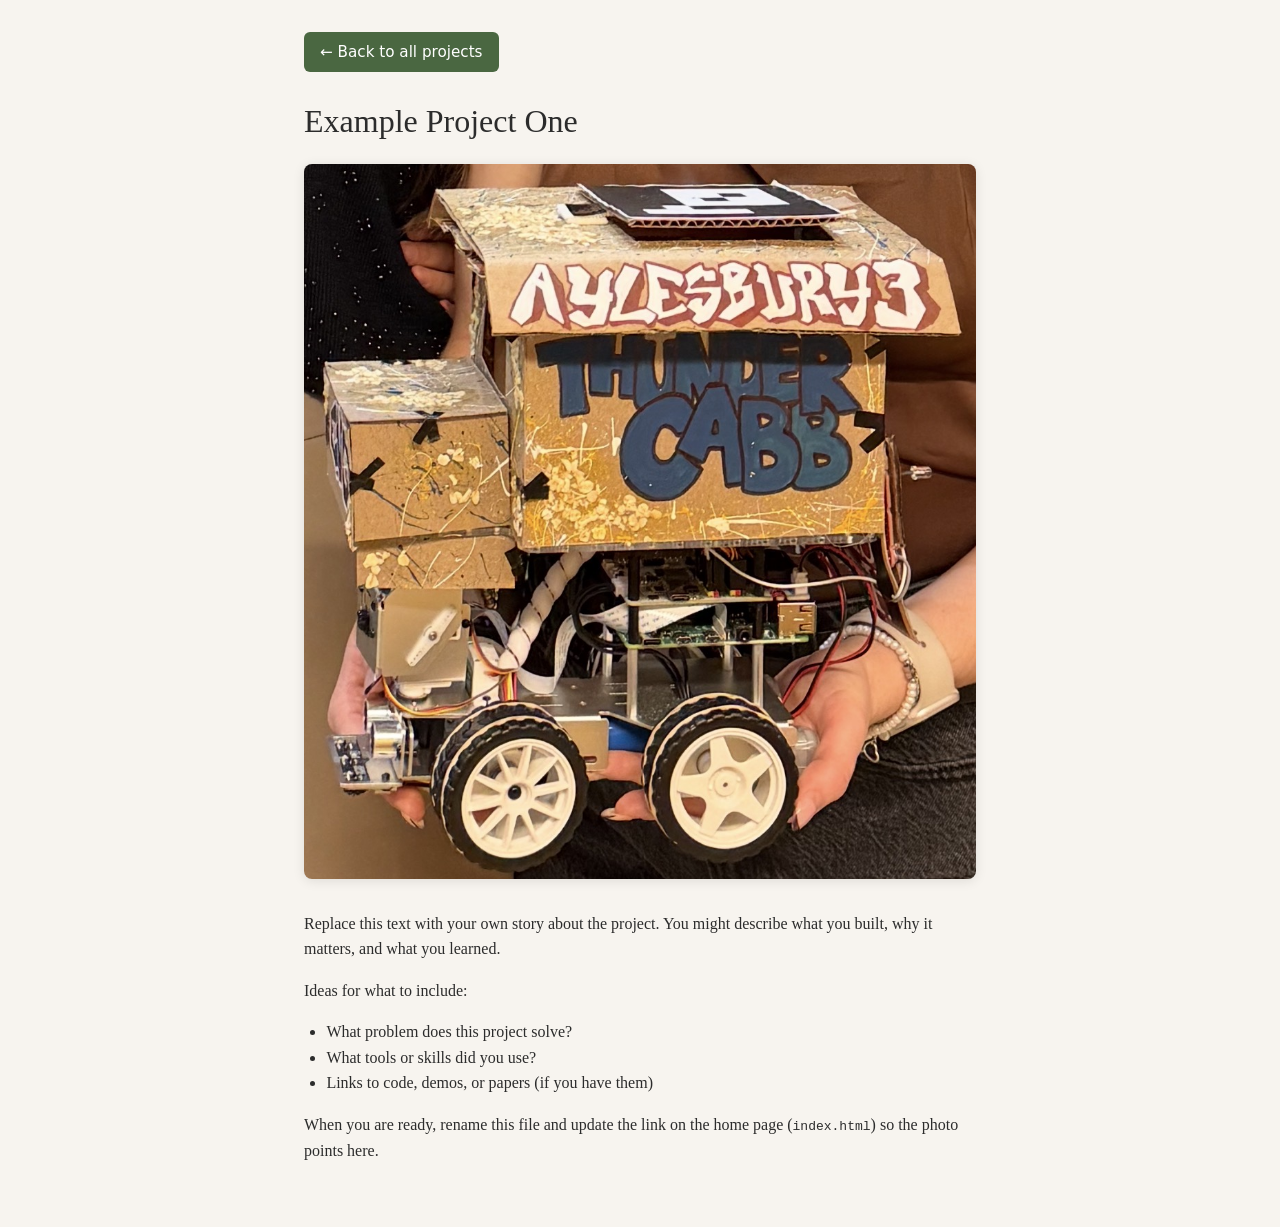
==== projects/thundercabb_project.html @ af019cae "just testing this guy out" ====
<!DOCTYPE html>
<html lang="en">
<head>
  <meta charset="UTF-8">
  <meta name="viewport" content="width=device-width, initial-scale=1.0">
  <title>Autonomous Taxi Cab — Charlotte Albert</title>
  <link rel="stylesheet" href="../css/style.css">
</head>
<body>
  <article class="project-page">
    <a class="back-link" href="../index.html">&larr; Back to all projects</a>

    <h1>Example Project One</h1>

    <img class="project-hero" src="../images/thundercabb_image.png" alt="Autonomous Taxi Cab">

    <p>
      Replace this text with your own story about the project. You might describe
      what you built, why it matters, and what you learned.
    </p>

    <p>Ideas for what to include:</p>
    <ul>
      <li>What problem does this project solve?</li>
      <li>What tools or skills did you use?</li>
      <li>Links to code, demos, or papers (if you have them)</li>
    </ul>

    <p>
      When you are ready, rename this file and update the link on the home page
      (<code>index.html</code>) so the photo points here.
    </p>
  </article>
</body>
</html>
---- css/style.css ----
/* Shared styles for the whole site */

*,
*::before,
*::after {
  box-sizing: border-box;
}

body {
  margin: 0;
  font-family: Georgia, "Times New Roman", serif;
  line-height: 1.6;
  color: #2c2c2c;
  background: #f7f4ef;
}

.site-header {
  text-align: center;
  padding: 2.5rem 1.5rem 1.5rem;
}

.site-header h1 {
  margin: 0 0 0.5rem;
  font-size: 2.25rem;
  font-weight: normal;
  letter-spacing: 0.02em;
}

.tagline {
  margin: 0;
  color: #5a5a5a;
  font-size: 1.05rem;
}

main {
  max-width: 1100px;
  margin: 0 auto;
  padding: 1rem 1.5rem 3rem;
}

/* Main page: grid of clickable photos */

.photo-grid {
  display: grid;
  grid-template-columns: repeat(auto-fill, minmax(260px, 1fr));
  gap: 1.5rem;
}

.project-card {
  display: block;
  text-decoration: none;
  color: inherit;
  background: #fff;
  border-radius: 8px;
  overflow: hidden;
  box-shadow: 0 2px 12px rgba(0, 0, 0, 0.08);
  transition: transform 0.2s ease, box-shadow 0.2s ease;
}

.project-card:hover {
  transform: translateY(-4px);
  box-shadow: 0 8px 24px rgba(0, 0, 0, 0.12);
}

.project-card img {
  display: block;
  width: 100%;
  aspect-ratio: 4 / 3;
  object-fit: cover;
}

.project-card-title {
  display: block;
  padding: 1rem 1.1rem;
  font-size: 1.05rem;
  text-align: center;
}

/* Project detail pages */

.project-page {
  max-width: 720px;
  margin: 0 auto;
  padding: 2rem 1.5rem 3rem;
}

.back-link {
  display: inline-block;
  margin-bottom: 1.5rem;
  padding: 0.5rem 1rem;
  font-family: system-ui, sans-serif;
  font-size: 0.95rem;
  text-decoration: none;
  color: #fff;
  background: #4a6741;
  border-radius: 6px;
  transition: background 0.2s ease;
}

.back-link:hover {
  background: #3d5536;
}

.project-page h1 {
  margin: 0 0 1rem;
  font-size: 2rem;
  font-weight: normal;
}

.project-hero {
  width: 100%;
  border-radius: 8px;
  margin-bottom: 1.5rem;
  box-shadow: 0 2px 12px rgba(0, 0, 0, 0.1);
}

.project-page p {
  margin: 0 0 1rem;
}

.project-page ul {
  margin: 0 0 1rem;
  padding-left: 1.4rem;
}

.site-footer {
  text-align: center;
  padding: 2rem 1rem;
  color: #777;
  font-size: 0.9rem;
}
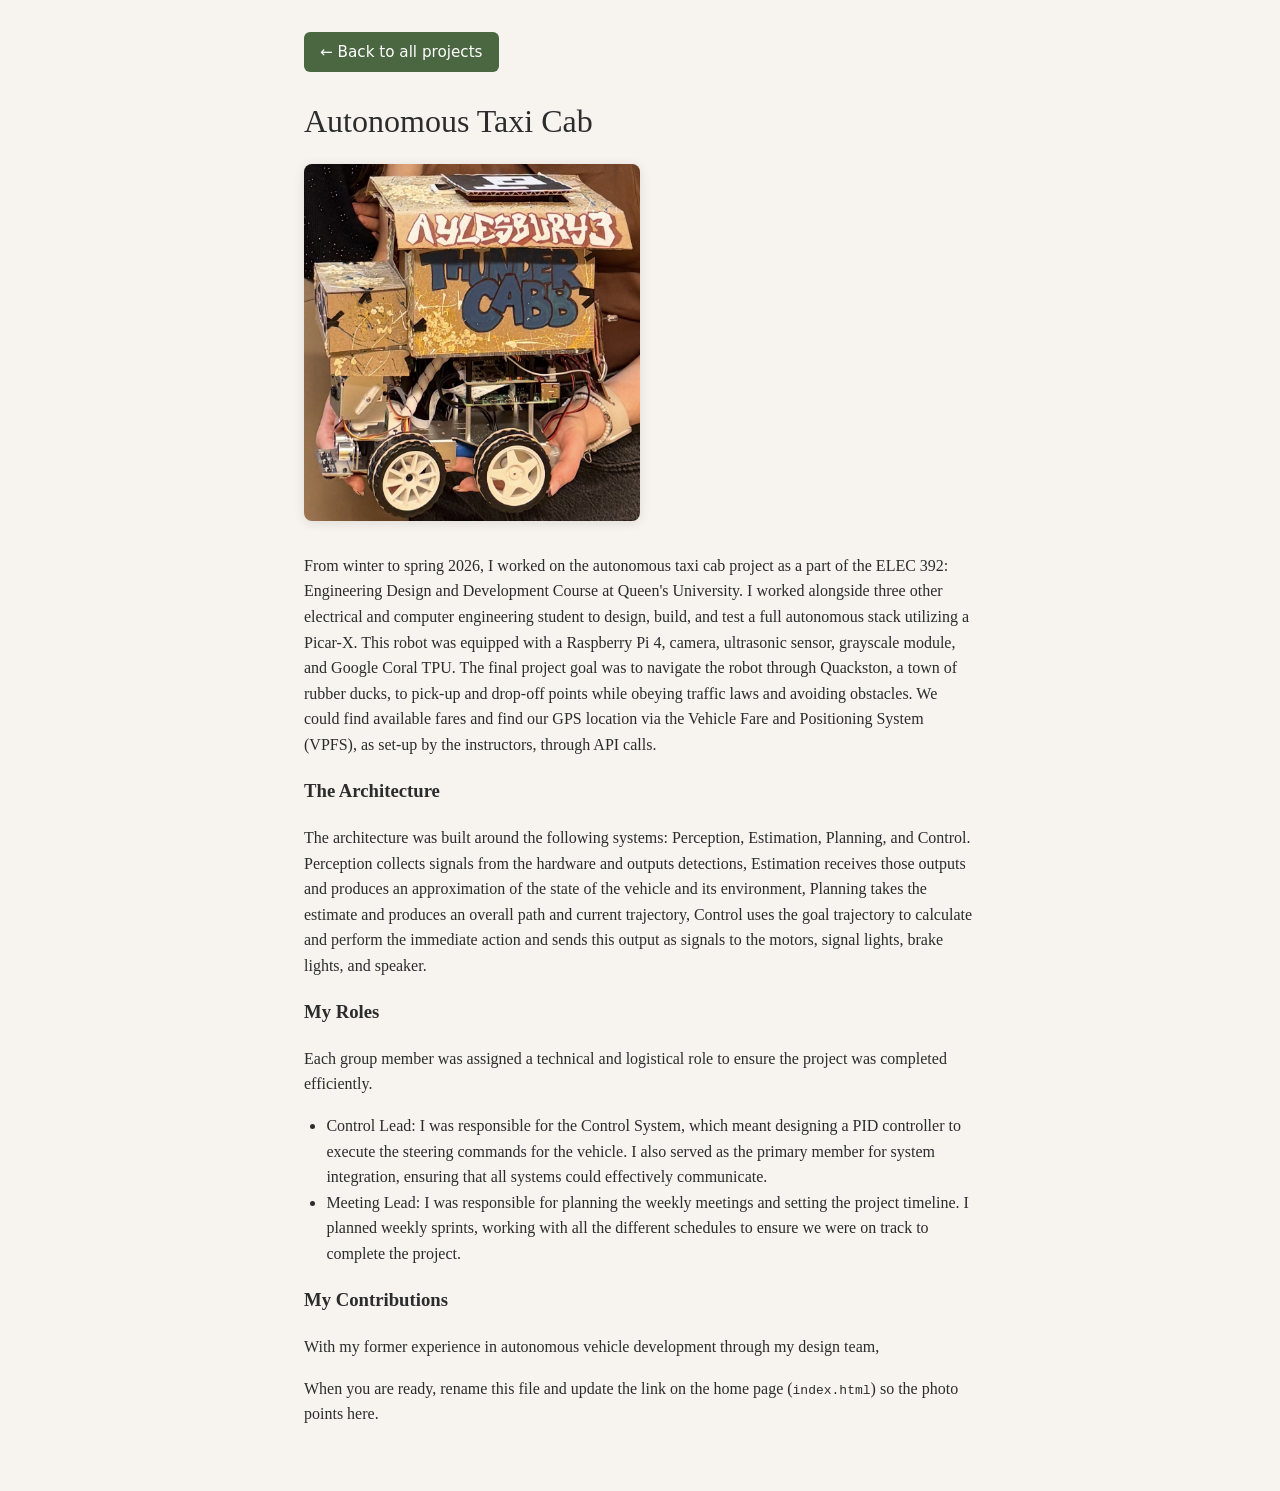
==== commit e93ce6f2: "just want to push" ====
--- a/projects/thundercabb_project.html
+++ b/projects/thundercabb_project.html
@@ -10,21 +10,46 @@
   <article class="project-page">
     <a class="back-link" href="../index.html">&larr; Back to all projects</a>
 
-    <h1>Example Project One</h1>
+    <h1>Autonomous Taxi Cab</h1>
 
     <img class="project-hero" src="../images/thundercabb_image.png" alt="Autonomous Taxi Cab">
 
     <p>
-      Replace this text with your own story about the project. You might describe
-      what you built, why it matters, and what you learned.
+      From winter to spring 2026, I worked on the autonomous taxi cab project as a part of the ELEC 392: 
+      Engineering Design and Development Course at Queen's University. I worked alongside three other electrical 
+      and computer engineering student to design, build, and test a full autonomous stack utilizing a Picar-X. This 
+      robot was equipped with a Raspberry Pi 4, camera, ultrasonic sensor, grayscale module, and Google Coral TPU.
+      The final project goal was to navigate the robot through Quackston, a town of rubber ducks, to pick-up and 
+      drop-off points while obeying traffic laws and avoiding obstacles. We could find available fares and find
+      our GPS location via the Vehicle Fare and Positioning System (VPFS), as set-up by the instructors, through 
+      API calls. 
     </p>
 
-    <p>Ideas for what to include:</p>
+    <p>
+      <h3>The Architecture</h3>
+      The architecture was built around the following systems: Perception, Estimation, Planning, and Control.
+      Perception collects signals from the hardware and outputs detections, Estimation receives those outputs and 
+      produces an approximation of the state of the vehicle and its environment, Planning takes the estimate and 
+      produces an overall path and current trajectory, Control uses the goal trajectory to calculate and perform the 
+      immediate action and sends this output as signals to the motors, signal lights, brake lights, and speaker.
+    </p>
+
+    <h3>My Roles</h3>
+    <p>Each group member was assigned a technical and logistical role to ensure the project was completed efficiently.</p>
     <ul>
-      <li>What problem does this project solve?</li>
-      <li>What tools or skills did you use?</li>
-      <li>Links to code, demos, or papers (if you have them)</li>
+      <li>Control Lead: I was responsible for the Control System, which meant designing a PID controller to execute the
+        steering commands for the vehicle. I also served as the primary member for system integration, ensuring that all
+        systems could effectively communicate. 
+      </li>
+      <li>Meeting Lead: I was responsible for planning the weekly meetings and setting the project timeline. I planned weekly 
+        sprints, working with all the different schedules to ensure we were on track to complete the project. 
+      </li>
     </ul>
+
+    <p>
+      <h3>My Contributions</h3>
+      With my former experience in autonomous vehicle development through my design team, 
+    </p>
 
     <p>
       When you are ready, rename this file and update the link on the home page
--- a/css/style.css
+++ b/css/style.css
@@ -108,7 +108,7 @@
 }
 
 .project-hero {
-  width: 100%;
+  width: 50%;
   border-radius: 8px;
   margin-bottom: 1.5rem;
   box-shadow: 0 2px 12px rgba(0, 0, 0, 0.1);
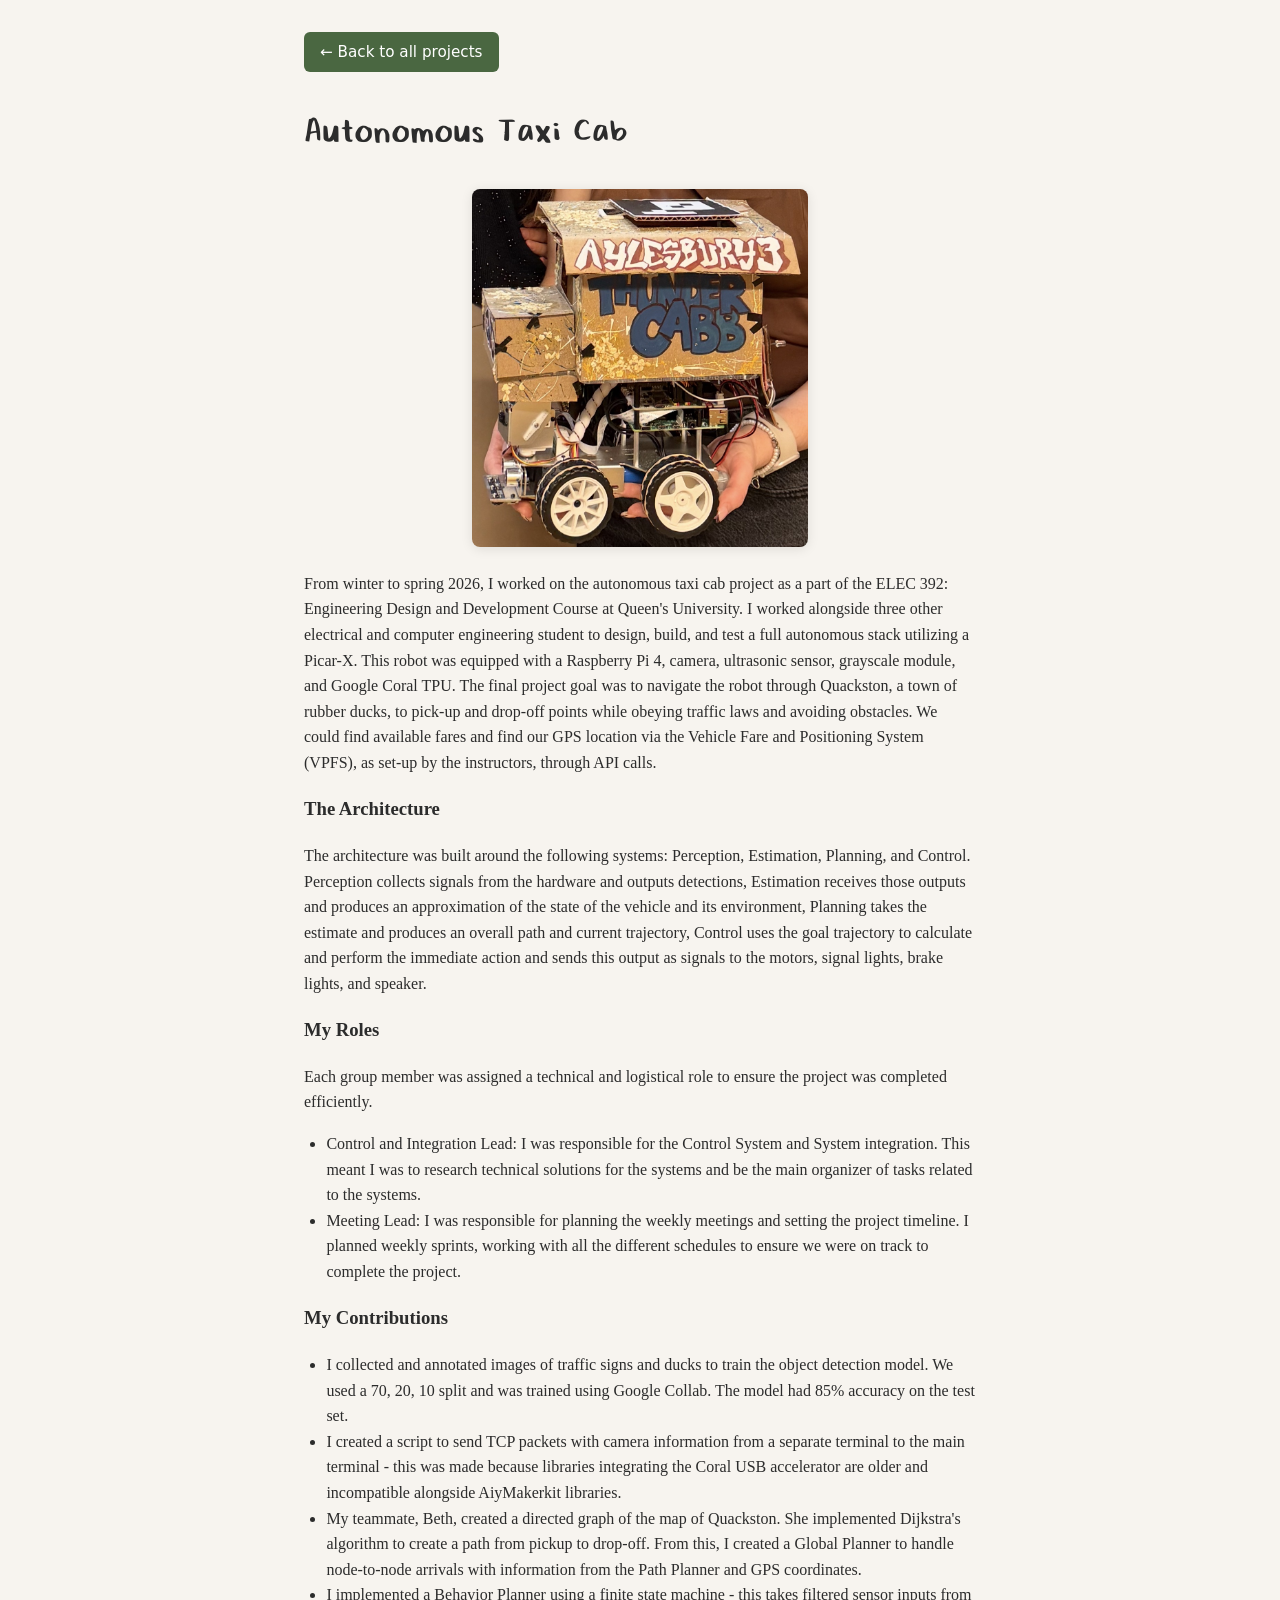
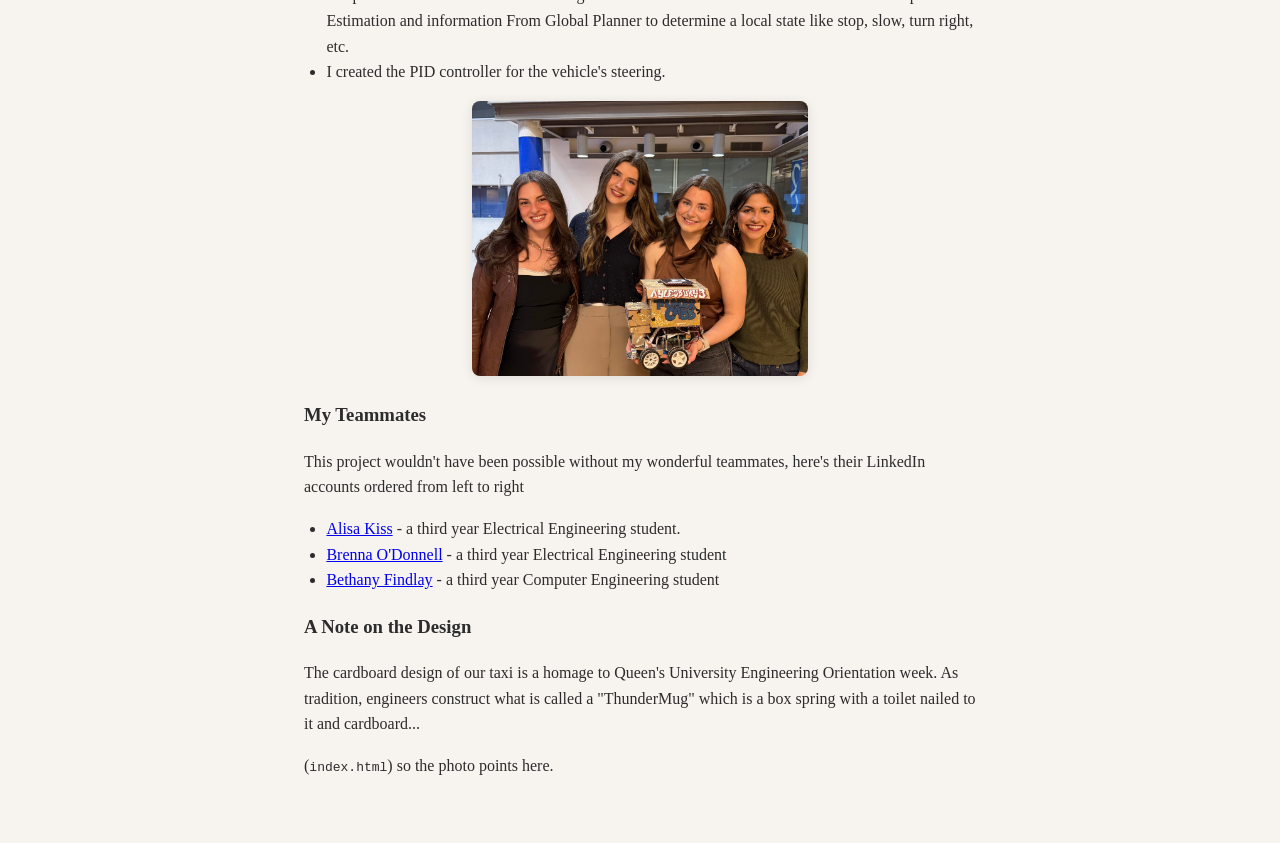
==== commit 2e8cd695: "thundercabb" ====
--- a/projects/thundercabb_project.html
+++ b/projects/thundercabb_project.html
@@ -37,22 +37,53 @@
     <h3>My Roles</h3>
     <p>Each group member was assigned a technical and logistical role to ensure the project was completed efficiently.</p>
     <ul>
-      <li>Control Lead: I was responsible for the Control System, which meant designing a PID controller to execute the
-        steering commands for the vehicle. I also served as the primary member for system integration, ensuring that all
-        systems could effectively communicate. 
+      <li>Control and Integration Lead: I was responsible for the Control System and System integration. This meant I was to research 
+        technical solutions for the systems and be the main organizer of tasks related to the systems.
       </li>
       <li>Meeting Lead: I was responsible for planning the weekly meetings and setting the project timeline. I planned weekly 
         sprints, working with all the different schedules to ensure we were on track to complete the project. 
       </li>
     </ul>
 
+    <h3>My Contributions</h3>
+    <ul>
+      <li> I collected and annotated images of traffic signs and ducks to train the object detection model. We used a 70, 20, 10 split
+        and was trained using Google Collab. The model had 85% accuracy on the test set. 
+      </li>
+      <li> I created a script to send TCP packets with camera information from a separate terminal to the main terminal - this was made 
+        because libraries integrating the Coral USB accelerator are older and incompatible alongside AiyMakerkit libraries.  
+      </li>
+      <li> My teammate, Beth, created a directed graph of the map of Quackston. She implemented Dijkstra's algorithm to create a path from 
+        pickup to drop-off. From this, I created a Global Planner to handle node-to-node arrivals with information from the Path Planner
+        and GPS coordinates.
+      </li>
+      <li> I implemented a Behavior Planner using a finite state machine - this takes filtered sensor inputs from Estimation and information From
+        Global Planner to determine a local state like stop, slow, turn right, etc.
+      </li>
+      <li> I created the PID controller for the vehicle's steering.
+      </li>
+    </ul>
+
+    <img class="project-hero" src="../images/thundercabb_besties.jpg" alt="Thundercabb Besties">
+
+    <h3>My Teammates</h3>
+    <p>This project wouldn't have been possible without my wonderful teammates, here's their LinkedIn accounts ordered from left to right</p>
+    <ul>
+      <li> <a href="https://www.linkedin.com/in/alisa-kiss/">Alisa Kiss</a> - a third year Electrical Engineering student.
+      </li>
+      <li> <a href="https://www.linkedin.com/in/brenna-odonnell/">Brenna O'Donnell</a> - a third year Electrical Engineering student
+      </li>
+      <li> <a href="https://www.linkedin.com/in/bethany-findlay-3245b22b6/">Bethany Findlay</a> - a third year Computer Engineering student
+      </li>
+    </ul>
+
     <p>
-      <h3>My Contributions</h3>
-      With my former experience in autonomous vehicle development through my design team, 
+      <h3>A Note on the Design</h3>
+      The cardboard design of our taxi is a homage to Queen's University Engineering Orientation week. As tradition, engineers construct 
+      what is called a "ThunderMug" which is a box spring with a toilet nailed to it and cardboard...
     </p>
 
     <p>
-      When you are ready, rename this file and update the link on the home page
       (<code>index.html</code>) so the photo points here.
     </p>
   </article>
--- a/css/style.css
+++ b/css/style.css
@@ -1,4 +1,10 @@
 /* Shared styles for the whole site */
+@font-face {
+  font-family: "Charlottefont";   /* any name you choose */
+  src: url("../fonts/Charlottefont-Regular.otf") format("opentype");
+  font-weight: normal;
+  font-style: normal;
+}
 
 *,
 *::before,
@@ -20,8 +26,9 @@
 }
 
 .site-header h1 {
+  font-family: "Charlottefont";
   margin: 0 0 0.5rem;
-  font-size: 2.25rem;
+  font-size: 4rem;
   font-weight: normal;
   letter-spacing: 0.02em;
 }
@@ -102,15 +109,17 @@
 }
 
 .project-page h1 {
+  font-family: "Charlottefont";
   margin: 0 0 1rem;
-  font-size: 2rem;
+  font-size: 3rem;
   font-weight: normal;
 }
 
 .project-hero {
+  display: block;
   width: 50%;
+  margin: 0 auto 1.5rem;
   border-radius: 8px;
-  margin-bottom: 1.5rem;
   box-shadow: 0 2px 12px rgba(0, 0, 0, 0.1);
 }
 
